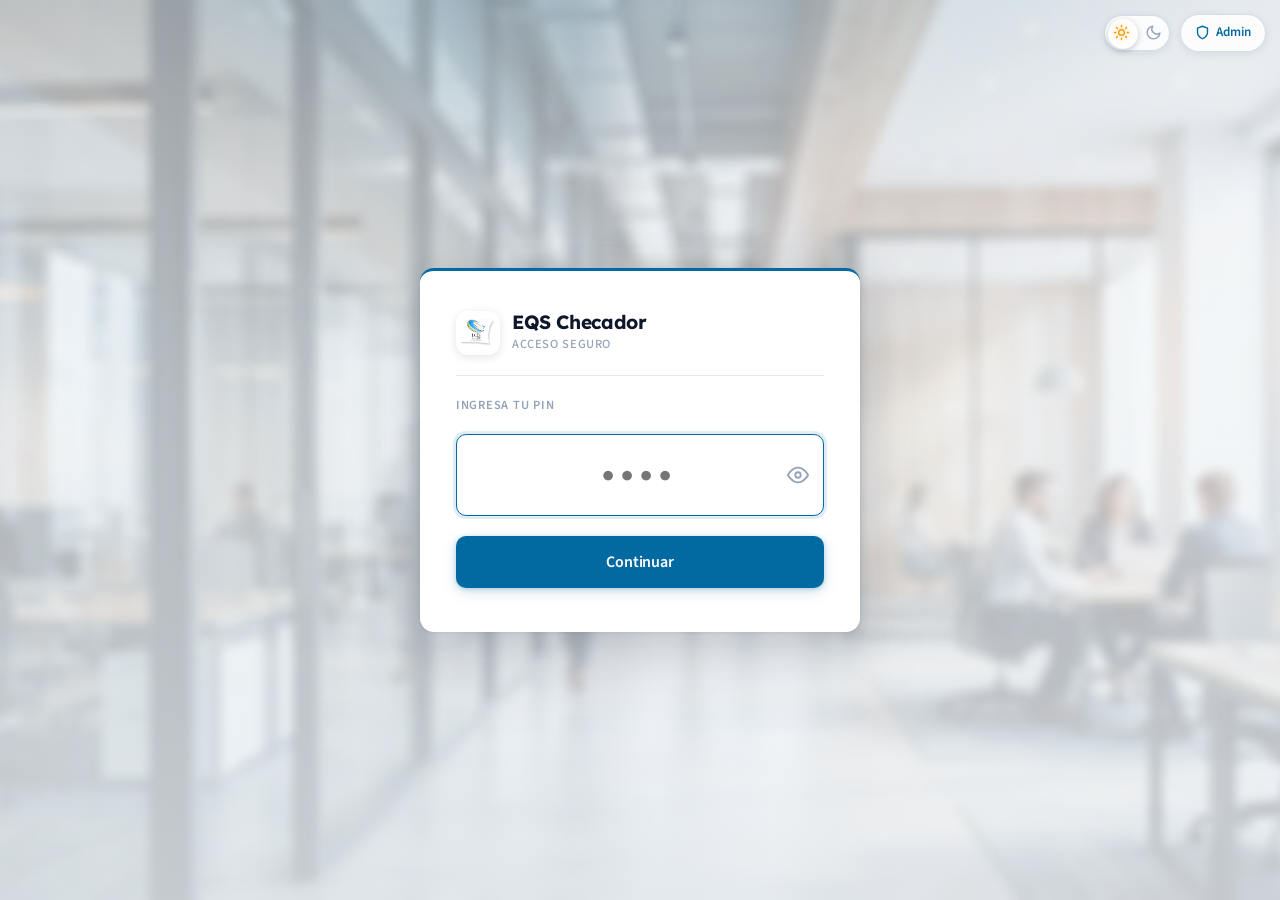
==== index.html @ 24f448b6 "Fix 404 en GitHub Pages (base via document.write) + rediseño form editar empleado - Las páginas crea" ====
<!DOCTYPE html>
<html lang="es">
<head>
  <script>!function(){document.write('<base href="'+(location.hostname==='nicolasneg.github.io'?'/ChecadorGLOBAL/':'/')+'">');try{document.documentElement.dataset.theme=localStorage.getItem('eqs_theme')||'light'}catch(e){}}()</script>
  <meta charset="UTF-8">
  <meta name="viewport" content="width=device-width, initial-scale=1, viewport-fit=cover">
  <meta name="theme-color" content="#0369A1">
  <meta name="mobile-web-app-capable" content="yes">
  <meta name="apple-mobile-web-app-capable" content="yes">
  <title>EQS Checador</title>
  <link rel="icon" type="image/svg+xml" href="favicon.svg">
  <link rel="stylesheet" href="assets/css/base.css">
  <link rel="stylesheet" href="assets/css/app.css">
</head>
<body>

  <!-- Controles esquina superior: switch de tema + acceso admin. base resuelve el prefijo. -->
  <div class="top-actions">
    <button id="theme-toggle" class="theme-toggle" type="button" role="switch" aria-checked="false" aria-label="Cambiar modo claro u oscuro">
      <span class="theme-toggle__track">
        <span class="theme-toggle__thumb"></span>
        <svg class="theme-toggle__ic ic-sun" viewBox="0 0 24 24" fill="none" stroke="currentColor" stroke-width="2" stroke-linecap="round" stroke-linejoin="round" aria-hidden="true">
          <circle cx="12" cy="12" r="4"/><path d="M12 2v2M12 20v2M4.9 4.9l1.4 1.4M17.7 17.7l1.4 1.4M2 12h2M20 12h2M4.9 19.1l1.4-1.4M17.7 6.3l1.4-1.4"/>
        </svg>
        <svg class="theme-toggle__ic ic-moon" viewBox="0 0 24 24" fill="none" stroke="currentColor" stroke-width="2" stroke-linecap="round" stroke-linejoin="round" aria-hidden="true">
          <path d="M21 12.8A9 9 0 1 1 11.2 3a7 7 0 0 0 9.8 9.8z"/>
        </svg>
      </span>
    </button>
    <a href="admin/" class="admin-access" aria-label="Acceso administrativo">
      <svg width="15" height="15" viewBox="0 0 24 24" fill="none" stroke="currentColor" stroke-width="2.2" stroke-linecap="round" stroke-linejoin="round">
        <path d="M12 22s8-4 8-10V5l-8-3-8 3v7c0 6 8 10 8 10z"/>
      </svg>
      Admin
    </a>
  </div>

  <!-- ── LOGIN ─────────────────────────────────────────────────────────────── -->
  <section id="s-login" class="pantalla" hidden>
    <div class="tarjeta">
      <div class="brand-header">
        <div class="brand-icon brand-icon--logo">
          <img src="assets/imgs/logo_.png" alt="EQS México">
        </div>
        <div class="brand-text-block">
          <span class="brand-name">EQS Checador</span>
          <span class="brand-sub">Acceso seguro</span>
        </div>
      </div>

      <hr class="divider">

      <form id="form-pin" novalidate>
        <label for="input-pin">Ingresa tu PIN</label>
        <div class="pin-wrap">
          <input id="input-pin" class="input-pin" type="password" inputmode="numeric"
            pattern="\d*" maxlength="10" autocomplete="current-password" placeholder="••••">
          <button type="button" id="btn-ver-pin" class="ver-pin" aria-label="Mostrar PIN" aria-pressed="false">
            <svg class="eye eye--open" width="22" height="22" viewBox="0 0 24 24" fill="none" stroke="currentColor" stroke-width="2" stroke-linecap="round" stroke-linejoin="round" aria-hidden="true"><path d="M1 12s4-8 11-8 11 8 11 8-4 8-11 8-11-8-11-8z"/><circle cx="12" cy="12" r="3"/></svg>
            <svg class="eye eye--off" width="22" height="22" viewBox="0 0 24 24" fill="none" stroke="currentColor" stroke-width="2" stroke-linecap="round" stroke-linejoin="round" aria-hidden="true"><path d="M9.88 9.88a3 3 0 1 0 4.24 4.24"/><path d="M10.73 5.08A10.43 10.43 0 0 1 12 5c7 0 11 7 11 7a13.16 13.16 0 0 1-1.67 2.68"/><path d="M6.61 6.61A13.526 13.526 0 0 0 1 12s4 7 11 7a9.74 9.74 0 0 0 5.39-1.61"/><line x1="2" y1="2" x2="22" y2="22"/></svg>
          </button>
        </div>
        <p id="error-pin" class="error-msg" role="alert" hidden></p>
        <button id="btn-continuar-pin" type="submit" class="btn btn--primario">
          <span id="pin-btn-label">Continuar</span>
          <svg id="pin-btn-spinner" class="btn__spin" hidden width="18" height="18" viewBox="0 0 24 24" fill="none" aria-hidden="true">
            <circle cx="12" cy="12" r="9" stroke="rgba(255,255,255,.3)" stroke-width="2.5"/>
            <path d="M12 3a9 9 0 0 1 9 9" stroke="white" stroke-width="2.5" stroke-linecap="round"/>
          </svg>
        </button>
      </form>
    </div>
  </section>

  <!-- ── MENÚ ──────────────────────────────────────────────────────────────── -->
  <section id="s-menu" class="pantalla" hidden>
    <div class="tarjeta">
      <div class="brand-header">
        <div class="brand-icon brand-icon--logo">
          <img src="assets/imgs/logo_.png" alt="EQS México">
        </div>
        <div class="brand-text-block">
          <span class="brand-name">EQS Checador</span>
          <span class="brand-sub">Control de asistencia</span>
        </div>
      </div>

      <hr class="divider">

      <div class="saludo-bloque">
        <div class="saludo-avatar" id="saludo-avatar" aria-hidden="true">–</div>
        <div class="saludo-textos">
          <span class="saludo-sup" id="saludo-hora">Bienvenido</span>
          <p id="saludo">–</p>
          <span class="saludo-meta" id="saludo-meta" hidden></span>
        </div>
        <span class="saludo-num" id="saludo-num" hidden></span>
      </div>

      <div class="menu-botones">
        <button id="btn-checar" class="btn btn--primario">
          <svg width="18" height="18" viewBox="0 0 24 24" fill="none" stroke="currentColor" stroke-width="2.5" stroke-linecap="round" stroke-linejoin="round">
            <path d="M15 3h4a2 2 0 0 1 2 2v14a2 2 0 0 1-2 2h-4"/>
            <polyline points="10 17 15 12 10 7"/>
            <line x1="15" y1="12" x2="3" y2="12"/>
          </svg>
          Checar asistencia
        </button>
        <button id="btn-historial" class="btn btn--secundario">
          <svg width="18" height="18" viewBox="0 0 24 24" fill="none" stroke="currentColor" stroke-width="2" stroke-linecap="round" stroke-linejoin="round">
            <path d="M12 8v4l3 3"/><circle cx="12" cy="12" r="10"/>
          </svg>
          Ver historial
        </button>
        <button id="btn-turnos" class="btn btn--secundario">
          <svg width="18" height="18" viewBox="0 0 24 24" fill="none" stroke="currentColor" stroke-width="2" stroke-linecap="round" stroke-linejoin="round">
            <rect x="3" y="4" width="18" height="18" rx="2"/><line x1="16" y1="2" x2="16" y2="6"/><line x1="8" y1="2" x2="8" y2="6"/><line x1="3" y1="10" x2="21" y2="10"/>
          </svg>
          Mi turno
        </button>
      </div>

      <button id="btn-cerrar-sesion" class="btn btn--peligro btn--sm">Cerrar sesión</button>
    </div>
  </section>

  <!-- ── MI TURNO ──────────────────────────────────────────────────────────── -->
  <section id="s-turnos" class="pantalla" hidden>
    <div class="tarjeta">
      <div class="brand-header">
        <div class="brand-icon brand-icon--logo">
          <img src="assets/imgs/logo_.png" alt="EQS México">
        </div>
        <div class="brand-text-block">
          <span class="brand-name">Mi horario</span>
          <span class="brand-sub">Turnos de tu plaza</span>
        </div>
      </div>

      <hr class="divider">

      <div id="turnos-lista" class="turnos-lista"></div>

      <button id="btn-turnos-volver" class="btn btn--secundario btn--sm">Volver</button>
    </div>
  </section>

  <script type="module" src="assets/js/app.js"></script>
</body>
</html>
---- assets/css/base.css ----
/* ── Google Fonts ──────────────────────────────────────────────────────────── */
@import url('https://fonts.googleapis.com/css2?family=Lexend:wght@400;500;600;700&family=Source+Sans+3:ital,wght@0,400;0,500;0,600;1,400&display=swap');

/* ── Tokens ───────────────────────────────────────────────────────────────── */
:root {
  --fondo:        #F1F5F9;
  --tarjeta:      #FFFFFF;
  --tinta:        #0F172A;
  --tinta-2:      #475569;
  --tinta-3:      #94A3B8;
  --linea:        #E2E8F0;
  --primario:     #0369A1;
  --primario-dk:  #075985;
  --primario-bg:  #EFF6FF;
  --entrada:      #15803D;
  --salida:       #C2410C;
  --peligro:      #DC2626;
  --radio:        14px;
  --sombra:       0 1px 3px rgba(15,23,42,.07), 0 4px 20px rgba(15,23,42,.08);
  --sombra-sm:    0 1px 3px rgba(15,23,42,.06);
}

/* ── Modo oscuro (tokens desaturados, no inversión) ───────────────────────── */
[data-theme="dark"] {
  --fondo:        #0B111F;
  --tarjeta:      #151E30;
  --tinta:        #E5EAF2;
  --tinta-2:      #A2AEC2;
  --tinta-3:      #6B7890;
  --linea:        #28344A;
  --primario:     #38BDF8;   /* acento/enlaces: claro para contraste sobre fondo oscuro */
  --primario-dk:  #0EA5E9;
  --primario-bg:  rgba(56,189,248,.14);
  --entrada:      #34D399;
  --salida:       #FB923C;
  --peligro:      #F87171;
  --sombra:       0 1px 3px rgba(0,0,0,.45), 0 6px 24px rgba(0,0,0,.55);
  --sombra-sm:    0 1px 3px rgba(0,0,0,.45);
}
/* El botón primario mantiene texto blanco: en oscuro usa un azul de marca con
   contraste suficiente (≥3:1 para texto bold), no el acento claro --primario. */
[data-theme="dark"] .btn--primario { background: #0284C7; }
[data-theme="dark"] .btn--primario:hover:not(:disabled) { background: #0369A1; }

/* Transición gradual de color al cambiar de tema (reduced-motion la anula abajo) */
body, .tarjeta, .input-pin, .divider, .btn--secundario,
.admin-access, .top-actions, .theme-toggle__track, .saludo-num {
  transition: background-color .35s ease, border-color .35s ease, color .35s ease;
}

/* ── Reset ────────────────────────────────────────────────────────────────── */
*, *::before, *::after { box-sizing: border-box; margin: 0; padding: 0; }
[hidden] { display: none !important; }
html, body {
  height: 100%;
  font-family: 'Source Sans 3', system-ui, -apple-system, sans-serif;
  background: var(--fondo);
  color: var(--tinta);
  -webkit-tap-highlight-color: transparent;
  font-size: 16px;
  line-height: 1.5;
}
a { color: var(--primario); }
button { cursor: pointer; font: inherit; }

/* ── Typography ───────────────────────────────────────────────────────────── */
h1 {
  font-family: 'Lexend', sans-serif;
  font-size: 1.45rem; font-weight: 700; color: var(--tinta);
  letter-spacing: -.02em; line-height: 1.25;
}
h2 {
  font-family: 'Lexend', sans-serif;
  font-size: 1.15rem; font-weight: 600; color: var(--tinta);
  letter-spacing: -.015em;
}
label {
  font-size: .78rem; font-weight: 600;
  color: var(--tinta-3); letter-spacing: .06em; text-transform: uppercase;
}

/* ── Buttons ──────────────────────────────────────────────────────────────── */
.btn {
  display: flex; align-items: center; justify-content: center; gap: 6px;
  min-height: 52px; border: none; border-radius: 10px;
  font-size: 1rem; font-weight: 600; padding: 0 20px; width: 100%;
  transition: background .15s, box-shadow .15s, transform .1s, opacity .15s;
  touch-action: manipulation; letter-spacing: -.01em;
}
.btn:active   { transform: scale(.97); opacity: .9; }
.btn:disabled { opacity: .45; cursor: not-allowed; transform: none !important; }

.btn--primario {
  background: var(--primario); color: #fff;
  box-shadow: 0 1px 4px rgba(3,105,161,.25), 0 4px 14px rgba(3,105,161,.18);
}
.btn--primario:hover:not(:disabled) {
  background: var(--primario-dk);
  box-shadow: 0 2px 8px rgba(3,105,161,.32), 0 6px 18px rgba(3,105,161,.22);
}
.btn--entrada {
  background: var(--entrada); color: #fff;
  box-shadow: 0 1px 4px rgba(21,128,61,.22), 0 4px 14px rgba(21,128,61,.15);
}
.btn--entrada:hover:not(:disabled) { filter: brightness(1.07); }
.btn--salida {
  background: var(--salida); color: #fff;
  box-shadow: 0 1px 4px rgba(194,65,12,.22), 0 4px 14px rgba(194,65,12,.15);
}
.btn--salida:hover:not(:disabled) { filter: brightness(1.07); }
.btn--secundario {
  background: transparent; color: var(--tinta-2); border: 1.5px solid var(--linea);
}
.btn--secundario:hover:not(:disabled) { background: var(--fondo); border-color: #CBD5E1; color: var(--tinta); }
.btn--peligro {
  background: transparent; color: var(--peligro); border: 1.5px solid #FECACA;
}
.btn--peligro:hover:not(:disabled) { background: #FEF2F2; }
.btn--sm { min-height: 42px; font-size: .9rem; }

/* ── Brand header ─────────────────────────────────────────────────────────── */
.brand-header { display: flex; align-items: center; gap: 12px; }
.brand-icon {
  width: 44px; height: 44px; background: var(--primario); border-radius: 12px;
  display: flex; align-items: center; justify-content: center; flex-shrink: 0;
  box-shadow: 0 2px 8px rgba(3,105,161,.28);
}
.brand-icon svg { color: #fff; }
.brand-icon--logo { background: #fff; padding: 5px; box-shadow: 0 2px 8px rgba(15,23,42,.12); }
.brand-icon--logo img { width: 100%; height: 100%; object-fit: contain; display: block; }
.brand-text-block { display: flex; flex-direction: column; gap: 1px; }
.brand-name {
  font-family: 'Lexend', sans-serif; font-size: 1.1rem; font-weight: 700;
  color: var(--tinta); letter-spacing: -.02em; line-height: 1.2;
}
.brand-sub {
  font-size: .78rem; color: var(--tinta-3); font-weight: 500;
  text-transform: uppercase; letter-spacing: .05em;
}

/* ── Shared ───────────────────────────────────────────────────────────────── */
.divider { height: 1px; background: var(--linea); border: none; margin: 0; }
.error-msg {
  font-size: .875rem; color: #991B1B; background: #FEF2F2;
  border: 1px solid #FECACA; border-radius: 8px; padding: 9px 13px;
  text-align: center; line-height: 1.5; display: block;
}
.error-txt { color: var(--peligro); }

/* ── Reduced motion ───────────────────────────────────────────────────────── */
@media (prefers-reduced-motion: reduce) {
  *, *::before, *::after { animation-duration: .01ms !important; transition-duration: .01ms !important; }
}
---- assets/css/app.css ----
/* ── Login / Menú — index.html ────────────────────────────────────────────── */

/* ── Keyframes ────────────────────────────────────────────────────────────── */
@keyframes cardIn {
  from { opacity: 0; transform: translateY(28px) scale(.97); }
  to   { opacity: 1; transform: translateY(0) scale(1); }
}
@keyframes cardOut {
  from { opacity: 1; transform: translateY(0) scale(1); }
  to   { opacity: 0; transform: translateY(-12px) scale(.97); }
}
@keyframes fadeUp {
  from { opacity: 0; transform: translateY(10px); }
  to   { opacity: 1; transform: translateY(0); }
}
@keyframes shake {
  0%,100% { transform: translateX(0); }
  18%     { transform: translateX(-7px); }
  36%     { transform: translateX(7px); }
  54%     { transform: translateX(-5px); }
  72%     { transform: translateX(5px); }
  90%     { transform: translateX(-2px); }
}
@keyframes spin {
  to { transform: rotate(360deg); }
}
@keyframes avatarIn {
  from { opacity: 0; transform: scale(.6); }
  to   { opacity: 1; transform: scale(1); }
}

/* ── Screen layout ────────────────────────────────────────────────────────── */
.pantalla {
  min-height: 100dvh;
  display: flex; flex-direction: column;
  align-items: center; justify-content: center;
  padding: 24px 16px; gap: 16px;
  /* Identidad: oficina EQS de fondo bajo un velo claro para mantener legible la tarjeta */
  background:
    radial-gradient(ellipse 110% 45% at 50% -4%, rgba(3,105,161,.12) 0%, transparent 60%),
    linear-gradient(180deg, rgba(241,245,249,.74), rgba(241,245,249,.88)),
    url('../imgs/fondo_.png') center/cover no-repeat;
}

/* ── Card entrance / exit ─────────────────────────────────────────────────── */
.pantalla:not([hidden]) .tarjeta {
  animation: cardIn 340ms cubic-bezier(.22,.68,0,1.2) both;
}
/* Exit override (same specificity, later in file = wins) */
.pantalla.exiting .tarjeta {
  animation: cardOut 160ms ease-in both;
}

/* ── Menu stagger ─────────────────────────────────────────────────────────── */
#s-menu:not([hidden]) .saludo-avatar  { animation: avatarIn 300ms  60ms cubic-bezier(.22,.68,0,1.2) both; }
#s-menu:not([hidden]) .saludo-textos  { animation: fadeUp   260ms 110ms ease-out both; }
#s-menu:not([hidden]) .menu-botones   { animation: fadeUp   260ms 190ms ease-out both; }
#s-menu:not([hidden]) #btn-cerrar-sesion { animation: fadeUp 240ms 260ms ease-out both; }

/* ── Card ─────────────────────────────────────────────────────────────────── */
.tarjeta {
  width: 100%; max-width: 420px;
  background: var(--tarjeta); border-radius: var(--radio);
  box-shadow: var(--sombra); padding: 28px 24px 32px;
  display: flex; flex-direction: column; gap: 16px;
  border-top: 3px solid var(--primario);
}

/* ── PIN form ─────────────────────────────────────────────────────────────── */
#form-pin { display: contents; }

.pin-wrap { position: relative; display: flex; }
.input-pin {
  width: 100%;
  font-family: 'Lexend', sans-serif; font-size: 2rem; font-weight: 500;
  letter-spacing: .45rem; text-align: center; padding: 14px 48px;
  border: 1.5px solid var(--linea); border-radius: 10px;
  background: var(--fondo); color: var(--tinta); outline: none;
  transition: border-color .15s, box-shadow .15s, background .15s;
}
.ver-pin {
  position: absolute; right: 6px; top: 50%; transform: translateY(-50%);
  width: 40px; height: 40px; display: flex; align-items: center; justify-content: center;
  border: none; background: none; color: var(--tinta-3); border-radius: 999px;
  transition: color .15s, background .15s, transform .1s;
}
.ver-pin:hover { color: var(--primario); background: rgba(3,105,161,.08); }
.ver-pin:active { transform: translateY(-50%) scale(.88); }
.ver-pin .eye--off { display: none; }
.ver-pin.revealed { color: var(--primario); }
.ver-pin.revealed .eye--open { display: none; }
.ver-pin.revealed .eye--off  { display: block; }
.input-pin:focus {
  border-color: var(--primario);
  box-shadow: 0 0 0 3px rgba(3,105,161,.12);
  background: #fff;
}
.input-pin--shake {
  animation: shake 360ms ease-in-out;
  border-color: var(--peligro) !important;
  box-shadow: 0 0 0 3px rgba(220,38,38,.12) !important;
}

/* ── Button spinner ───────────────────────────────────────────────────────── */
.btn__spin { animation: spin 650ms linear infinite; flex-shrink: 0; }

/* ── Permissions (legacy, keep for checador page) ────────────────────────── */
.permiso-fila {
  display: flex; justify-content: space-between; align-items: center;
  padding: 11px 0; border-bottom: 1px solid var(--linea);
  font-size: .95rem; font-weight: 500;
}
.permiso-fila:last-of-type { border-bottom: none; }
.permiso-estado {
  font-size: .75rem; font-weight: 600;
  padding: 3px 10px; border-radius: 99px; letter-spacing: .02em;
}
.permiso-estado--pendiente { color: #92400E; background: #FEF3C7; }
.permiso-estado--activa    { color: #15803D; background: #DCFCE7; }
.permiso-estado--bloqueada { color: var(--peligro); background: #FEE2E2; }
.permiso-bloqueado-msg {
  font-size: .875rem; color: #991B1B; background: #FEF2F2;
  border: 1px solid #FECACA; border-radius: 10px; padding: 12px 14px; line-height: 1.6;
}

/* ── Menu / Welcome ───────────────────────────────────────────────────────── */
.menu-botones { display: flex; flex-direction: column; gap: 12px; }

.saludo-bloque {
  display: flex; align-items: center; gap: 14px;
  padding: 4px 0;
}
.saludo-avatar {
  width: 52px; height: 52px; border-radius: 50%; flex-shrink: 0;
  background: var(--primario); color: #fff;
  font-family: 'Lexend', sans-serif; font-size: 1.2rem; font-weight: 700;
  display: flex; align-items: center; justify-content: center;
  box-shadow: 0 2px 10px rgba(3,105,161,.3);
  letter-spacing: -.02em;
}
.saludo-textos { display: flex; flex-direction: column; gap: 1px; min-width: 0; flex: 1; }
.saludo-sup {
  font-size: .72rem; color: var(--tinta-3); font-weight: 600;
  text-transform: uppercase; letter-spacing: .08em;
}
#saludo {
  font-family: 'Lexend', sans-serif; font-size: 1.25rem; font-weight: 700;
  color: var(--tinta); letter-spacing: -.025em;
  white-space: nowrap; overflow: hidden; text-overflow: ellipsis;
}
.saludo-meta {
  font-size: .82rem; color: var(--tinta-2); font-weight: 500;
  white-space: nowrap; overflow: hidden; text-overflow: ellipsis; margin-top: 1px;
}
.saludo-num {
  flex-shrink: 0; align-self: flex-start;
  font-family: 'Lexend', sans-serif; font-size: .72rem; font-weight: 600;
  color: var(--primario); background: var(--primario-bg);
  padding: 3px 9px; border-radius: 99px; letter-spacing: .02em;
}

/* ── Desktop / large screens ──────────────────────────────────────────────── */
@media (min-width: 1024px) {
  /* Richer branded backdrop so the card no longer floats in emptiness */
  .pantalla {
    padding: 40px;
    background:
      radial-gradient(ellipse 80% 50% at 50% -10%, rgba(3,105,161,.16) 0%, transparent 60%),
      linear-gradient(180deg, rgba(241,245,249,.62), rgba(241,245,249,.80)),
      url('../imgs/fondo_.png') center/cover no-repeat fixed;
  }

  /* Slightly larger, more deliberate card with deeper elevation */
  .tarjeta {
    max-width: 440px;
    padding: 40px 36px 44px;
    gap: 20px;
    box-shadow:
      0 1px 3px rgba(15,23,42,.06),
      0 12px 40px rgba(15,23,42,.12),
      0 32px 80px rgba(15,23,42,.10);
  }

  .brand-name { font-size: 1.2rem; }
  .input-pin  { font-size: 2.2rem; padding: 18px 52px; }
  .saludo-avatar { width: 58px; height: 58px; font-size: 1.35rem; }
  #saludo { font-size: 1.4rem; }
}

/* ── Controles esquina superior (tema + acceso admin) ─────────────────────── */
.top-actions {
  position: fixed; top: 14px; right: 14px; z-index: 50;
  display: flex; align-items: center; gap: 10px;
}
.admin-access {
  display: inline-flex; align-items: center; gap: 6px;
  padding: 8px 14px; min-height: 36px;
  font-size: .82rem; font-weight: 600; color: var(--primario);
  background: rgba(255,255,255,.85); -webkit-backdrop-filter: blur(8px); backdrop-filter: blur(8px);
  border: 1px solid rgba(7,89,133,.18); border-radius: 999px;
  box-shadow: 0 2px 8px rgba(15,23,42,.08);
  text-decoration: none; transition: background .2s, transform .2s, box-shadow .2s, color .35s;
}
.admin-access:hover { background: #fff; transform: translateY(-1px); box-shadow: 0 4px 14px rgba(15,23,42,.14); }
.admin-access:active { transform: translateY(0); }

/* ── Switch de tema claro/oscuro (sol / luna) ─────────────────────────────── */
.theme-toggle { border: none; background: none; padding: 5px; margin: -5px; -webkit-tap-highlight-color: transparent; }
.theme-toggle__track {
  position: relative; display: grid; grid-template-columns: 1fr 1fr; align-items: center;
  width: 66px; height: 36px; border-radius: 999px;
  background: rgba(255,255,255,.85); -webkit-backdrop-filter: blur(8px); backdrop-filter: blur(8px);
  border: 1px solid rgba(7,89,133,.18); box-shadow: 0 2px 8px rgba(15,23,42,.08);
}
.theme-toggle__thumb {
  position: absolute; top: 3px; left: 3px; width: 30px; height: 30px; border-radius: 50%;
  background: #fff; box-shadow: 0 2px 6px rgba(15,23,42,.22); z-index: 0;
  transition: transform .35s cubic-bezier(.4,0,.2,1), background .35s ease;
}
[data-theme="dark"] .theme-toggle__thumb { transform: translateX(30px); background: #1E293B; }
.theme-toggle__ic { position: relative; z-index: 1; justify-self: center; width: 17px; height: 17px; transition: color .35s ease, filter .35s ease; }
.theme-toggle .ic-sun  { color: #F59E0B; filter: drop-shadow(0 0 5px rgba(245,158,11,.6)); }   /* iluminado en claro */
.theme-toggle .ic-moon { color: #94A3B8; filter: none; }
[data-theme="dark"] .theme-toggle .ic-sun  { color: #6B7890; filter: none; }
[data-theme="dark"] .theme-toggle .ic-moon { color: #FACC15; filter: drop-shadow(0 0 5px rgba(250,204,21,.7)); }  /* iluminado en oscuro */

/* ── Modo oscuro: superficies con color fijo (no token) ───────────────────── */
[data-theme="dark"] .pantalla {
  background:
    radial-gradient(ellipse 110% 45% at 50% -4%, rgba(56,189,248,.10) 0%, transparent 60%),
    linear-gradient(180deg, rgba(11,17,31,.82), rgba(11,17,31,.92)),
    url('../imgs/fondo_.png') center/cover no-repeat;
}
[data-theme="dark"] .admin-access,
[data-theme="dark"] .theme-toggle__track { background: rgba(21,30,48,.8); border-color: rgba(56,189,248,.22); }
[data-theme="dark"] .admin-access:hover { background: #1E293B; }
[data-theme="dark"] .input-pin:focus { background: var(--tarjeta); }

/* ── Turnos de la plaza (cuadrícula: empleado × día) ──────────────────────── */
.turnos-vacio { font-size: .9rem; color: var(--tinta-2); text-align: center; padding: 8px 0; }
.turnos-grid-scroll { overflow-x: auto; -webkit-overflow-scrolling: touch; margin: 0 -4px; }
.turnos-grid { border-collapse: separate; border-spacing: 0; width: 100%; min-width: 540px; font-size: .82rem; }
.turnos-grid th, .turnos-grid td {
  padding: 7px 8px; text-align: center; border-bottom: 1px solid var(--linea); white-space: nowrap;
}
.turnos-grid th {
  font-size: .7rem; font-weight: 700; text-transform: uppercase; letter-spacing: .04em;
  color: var(--tinta-2); background: var(--fondo); position: sticky; top: 0;
}
.turnos-grid .tg-emp {
  text-align: left; font-weight: 600; color: var(--tinta);
  position: sticky; left: 0; background: #fff; z-index: 1;
}
.turnos-grid th.tg-emp { background: var(--fondo); z-index: 2; }
.turnos-grid td { display: table-cell; }
.tg-turno { display: block; font-weight: 600; color: var(--primario-dk); }
.tg-horas { display: block; font-size: .72rem; color: var(--tinta-2); font-variant-numeric: tabular-nums; }
.tg-off { color: var(--tinta-3); }
.turnos-grid .tg-yo td { background: #EFF6FF; }
.turnos-grid .tg-yo .tg-emp { background: #EFF6FF; }
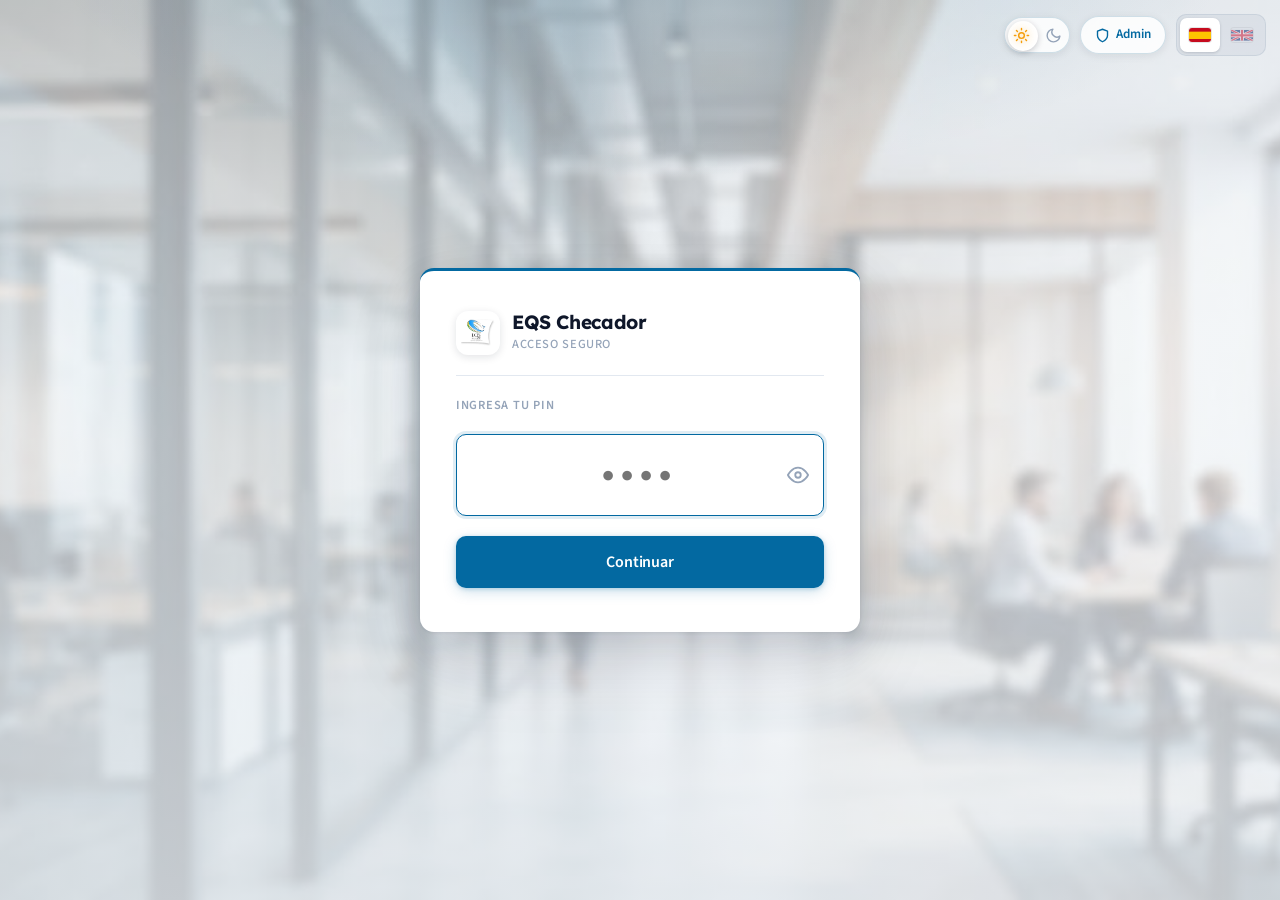
==== commit 7c9d3cf8: "i18n: traducir checador, historial, login admin y páginas 404/sin-permisos Añade claves EN para el f" ====
--- a/index.html
+++ b/index.html
@@ -27,11 +27,11 @@
         </svg>
       </span>
     </button>
-    <a href="admin/" class="admin-access" aria-label="Acceso administrativo">
+    <a href="admin/" class="admin-access" data-i18n-title="Acceso administrativo" aria-label="Acceso administrativo">
       <svg width="15" height="15" viewBox="0 0 24 24" fill="none" stroke="currentColor" stroke-width="2.2" stroke-linecap="round" stroke-linejoin="round">
         <path d="M12 22s8-4 8-10V5l-8-3-8 3v7c0 6 8 10 8 10z"/>
       </svg>
-      Admin
+      <span data-i18n>Admin</span>
     </a>
   </div>
 
@@ -44,25 +44,25 @@
         </div>
         <div class="brand-text-block">
           <span class="brand-name">EQS Checador</span>
-          <span class="brand-sub">Acceso seguro</span>
+          <span class="brand-sub" data-i18n>Acceso seguro</span>
         </div>
       </div>
 
       <hr class="divider">
 
       <form id="form-pin" novalidate>
-        <label for="input-pin">Ingresa tu PIN</label>
+        <label for="input-pin" data-i18n>Ingresa tu PIN</label>
         <div class="pin-wrap">
           <input id="input-pin" class="input-pin" type="password" inputmode="numeric"
-            pattern="\d*" maxlength="10" autocomplete="current-password" placeholder="••••">
-          <button type="button" id="btn-ver-pin" class="ver-pin" aria-label="Mostrar PIN" aria-pressed="false">
+            pattern="\d*" maxlength="4" autocomplete="current-password" placeholder="••••">
+          <button type="button" id="btn-ver-pin" class="ver-pin" data-i18n-title="Mostrar PIN" aria-label="Mostrar PIN" aria-pressed="false">
             <svg class="eye eye--open" width="22" height="22" viewBox="0 0 24 24" fill="none" stroke="currentColor" stroke-width="2" stroke-linecap="round" stroke-linejoin="round" aria-hidden="true"><path d="M1 12s4-8 11-8 11 8 11 8-4 8-11 8-11-8-11-8z"/><circle cx="12" cy="12" r="3"/></svg>
             <svg class="eye eye--off" width="22" height="22" viewBox="0 0 24 24" fill="none" stroke="currentColor" stroke-width="2" stroke-linecap="round" stroke-linejoin="round" aria-hidden="true"><path d="M9.88 9.88a3 3 0 1 0 4.24 4.24"/><path d="M10.73 5.08A10.43 10.43 0 0 1 12 5c7 0 11 7 11 7a13.16 13.16 0 0 1-1.67 2.68"/><path d="M6.61 6.61A13.526 13.526 0 0 0 1 12s4 7 11 7a9.74 9.74 0 0 0 5.39-1.61"/><line x1="2" y1="2" x2="22" y2="22"/></svg>
           </button>
         </div>
         <p id="error-pin" class="error-msg" role="alert" hidden></p>
         <button id="btn-continuar-pin" type="submit" class="btn btn--primario">
-          <span id="pin-btn-label">Continuar</span>
+          <span id="pin-btn-label" data-i18n>Continuar</span>
           <svg id="pin-btn-spinner" class="btn__spin" hidden width="18" height="18" viewBox="0 0 24 24" fill="none" aria-hidden="true">
             <circle cx="12" cy="12" r="9" stroke="rgba(255,255,255,.3)" stroke-width="2.5"/>
             <path d="M12 3a9 9 0 0 1 9 9" stroke="white" stroke-width="2.5" stroke-linecap="round"/>
@@ -81,7 +81,7 @@
         </div>
         <div class="brand-text-block">
           <span class="brand-name">EQS Checador</span>
-          <span class="brand-sub">Control de asistencia</span>
+          <span class="brand-sub" data-i18n>Control de asistencia</span>
         </div>
       </div>
 
@@ -104,23 +104,23 @@
             <polyline points="10 17 15 12 10 7"/>
             <line x1="15" y1="12" x2="3" y2="12"/>
           </svg>
-          Checar asistencia
+          <span data-i18n>Checar asistencia</span>
         </button>
         <button id="btn-historial" class="btn btn--secundario">
           <svg width="18" height="18" viewBox="0 0 24 24" fill="none" stroke="currentColor" stroke-width="2" stroke-linecap="round" stroke-linejoin="round">
             <path d="M12 8v4l3 3"/><circle cx="12" cy="12" r="10"/>
           </svg>
-          Ver historial
+          <span data-i18n>Ver historial</span>
         </button>
         <button id="btn-turnos" class="btn btn--secundario">
           <svg width="18" height="18" viewBox="0 0 24 24" fill="none" stroke="currentColor" stroke-width="2" stroke-linecap="round" stroke-linejoin="round">
             <rect x="3" y="4" width="18" height="18" rx="2"/><line x1="16" y1="2" x2="16" y2="6"/><line x1="8" y1="2" x2="8" y2="6"/><line x1="3" y1="10" x2="21" y2="10"/>
           </svg>
-          Mi turno
+          <span data-i18n>Mi turno</span>
         </button>
       </div>
 
-      <button id="btn-cerrar-sesion" class="btn btn--peligro btn--sm">Cerrar sesión</button>
+      <button id="btn-cerrar-sesion" class="btn btn--peligro btn--sm" data-i18n>Cerrar sesión</button>
     </div>
   </section>
 
@@ -132,8 +132,8 @@
           <img src="assets/imgs/logo_.png" alt="EQS México">
         </div>
         <div class="brand-text-block">
-          <span class="brand-name">Mi horario</span>
-          <span class="brand-sub">Turnos de tu plaza</span>
+          <span class="brand-name" data-i18n>Mi horario</span>
+          <span class="brand-sub" data-i18n>Turnos de tu plaza</span>
         </div>
       </div>
 
@@ -141,7 +141,7 @@
 
       <div id="turnos-lista" class="turnos-lista"></div>
 
-      <button id="btn-turnos-volver" class="btn btn--secundario btn--sm">Volver</button>
+      <button id="btn-turnos-volver" class="btn btn--secundario btn--sm" data-i18n>Volver</button>
     </div>
   </section>
 
--- a/assets/css/base.css
+++ b/assets/css/base.css
@@ -147,6 +147,27 @@
 }
 .error-txt { color: var(--peligro); }
 
+/* ── Toggle de idioma (banderas ES | EN) — componente autocontenido ────────── */
+.lang-toggle {
+  display: inline-flex; gap: 2px; padding: 3px; border-radius: 10px;
+  background: rgba(148,163,184,.14); border: 1px solid rgba(148,163,184,.24);
+}
+.lang-toggle__btn {
+  display: flex; align-items: center; justify-content: center;
+  width: 40px; height: 34px; border: none; border-radius: 7px; background: transparent;
+  padding: 0; opacity: .5; touch-action: manipulation;
+  transition: opacity .15s, background .15s, transform .1s;
+}
+.lang-toggle__btn:hover { opacity: .85; }
+.lang-toggle__btn:active { transform: scale(.94); }
+.lang-toggle__btn.is-active { opacity: 1; background: #fff; box-shadow: 0 1px 3px rgba(15,23,42,.18); }
+.lang-toggle__btn:focus-visible { outline: 2px solid var(--primario, #0369A1); outline-offset: 2px; }
+[data-theme="dark"] .lang-toggle__btn.is-active { background: rgba(255,255,255,.16); box-shadow: none; }
+.lang-flag {
+  width: 22px; aspect-ratio: 3 / 2; height: auto; border-radius: 3px; display: block;
+  object-fit: cover; box-shadow: 0 0 0 1px rgba(0,0,0,.10);
+}
+
 /* ── Reduced motion ───────────────────────────────────────────────────────── */
 @media (prefers-reduced-motion: reduce) {
   *, *::before, *::after { animation-duration: .01ms !important; transition-duration: .01ms !important; }
--- a/assets/css/app.css
+++ b/assets/css/app.css
@@ -249,12 +249,11 @@
 }
 .turnos-grid .tg-emp {
   text-align: left; font-weight: 600; color: var(--tinta);
-  position: sticky; left: 0; background: #fff; z-index: 1;
+  position: sticky; left: 0; background: var(--tarjeta); z-index: 1;
 }
 .turnos-grid th.tg-emp { background: var(--fondo); z-index: 2; }
-.turnos-grid td { display: table-cell; }
+.turnos-grid td { display: table-cell; background: var(--tarjeta); }
 .tg-turno { display: block; font-weight: 600; color: var(--primario-dk); }
 .tg-horas { display: block; font-size: .72rem; color: var(--tinta-2); font-variant-numeric: tabular-nums; }
 .tg-off { color: var(--tinta-3); }
-.turnos-grid .tg-yo td { background: #EFF6FF; }
-.turnos-grid .tg-yo .tg-emp { background: #EFF6FF; }
+.turnos-grid .tg-yo td, .turnos-grid .tg-yo .tg-emp { background: rgba(2,132,199,.12); }
